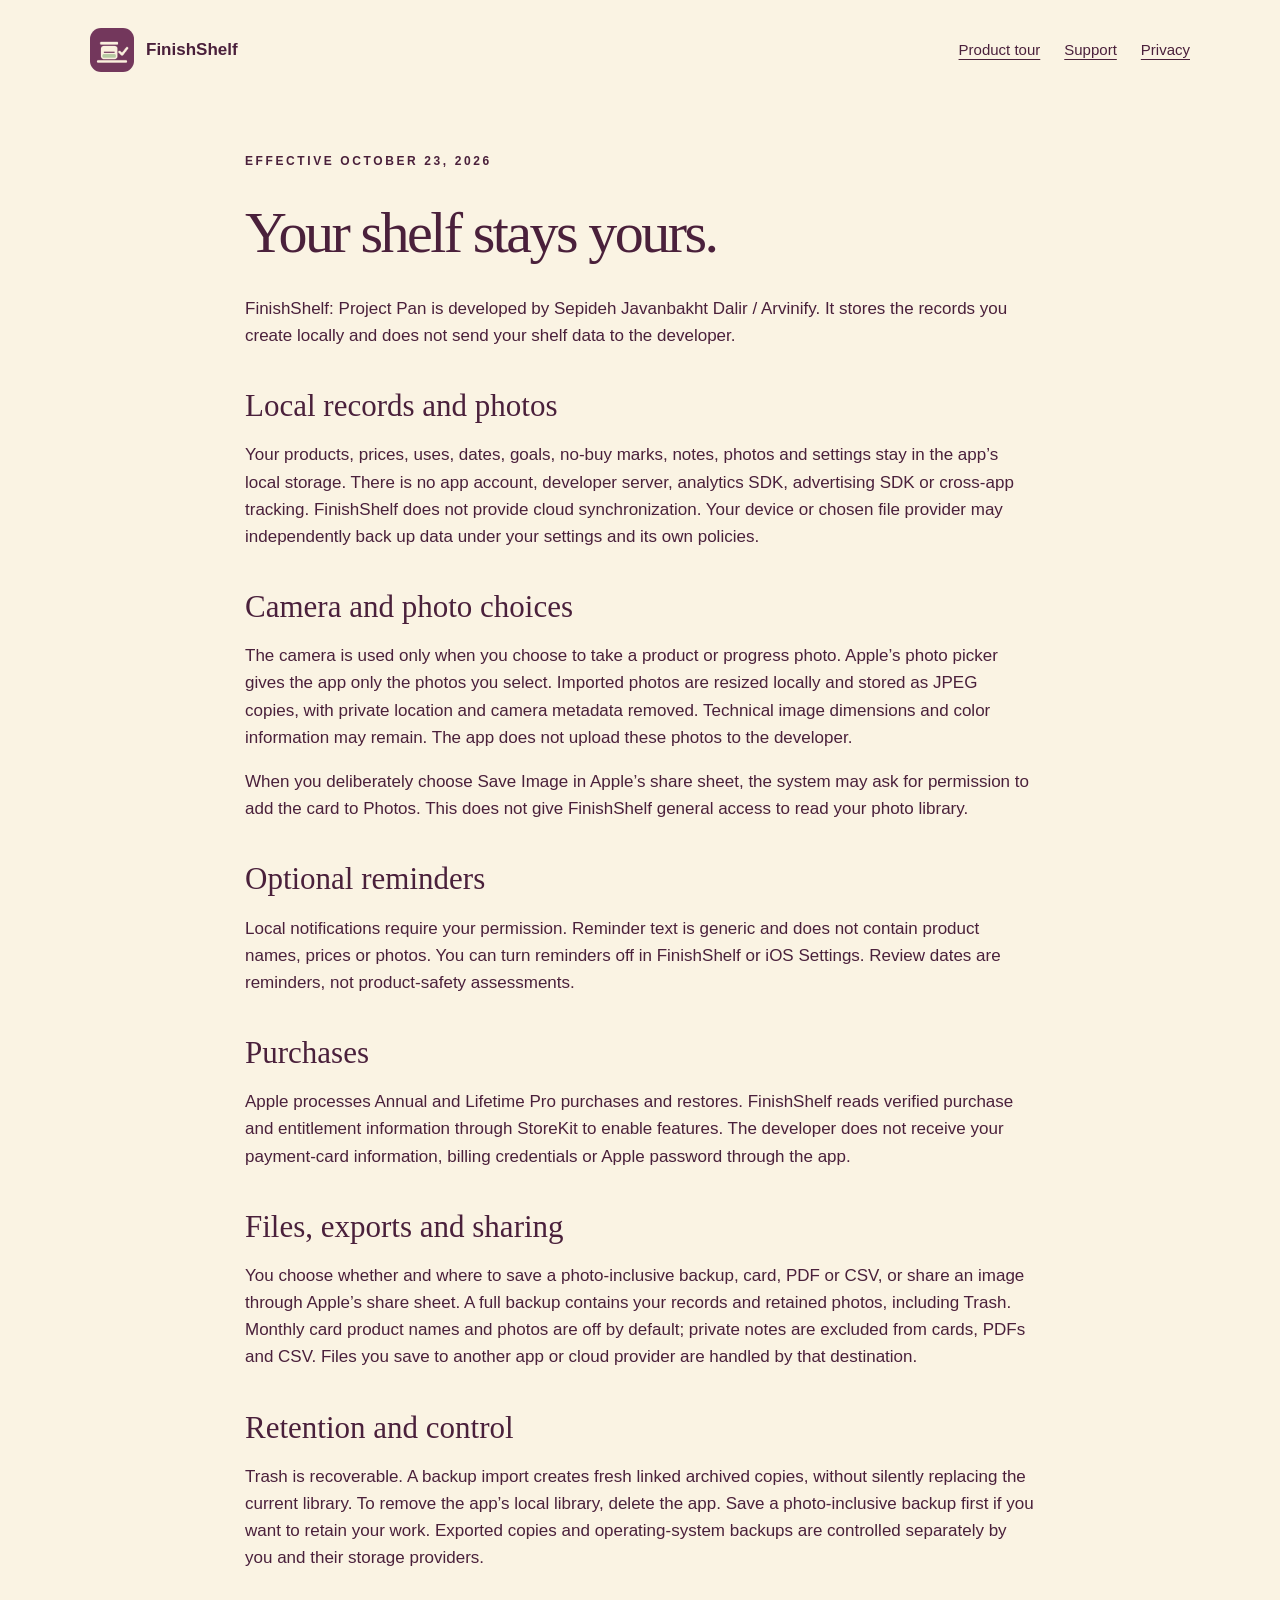
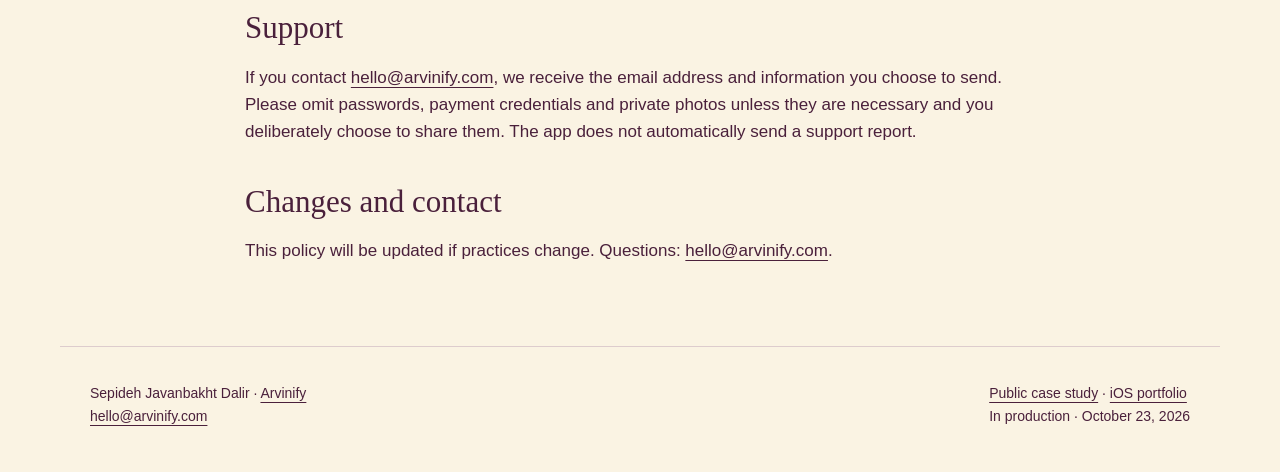
==== privacy.html @ 037db369 "Publish original FinishShelf product tour, campaigns, support and privacy" ====
<!doctype html><html lang="en"><head><meta charset="utf-8"><meta name="viewport" content="width=device-width,initial-scale=1"><meta name="description" content="How FinishShelf keeps beauty records local, handles chosen photos, Apple purchases and exports."><meta name="theme-color" content="#faf3e3"><title>Privacy · FinishShelf</title><link rel="icon" href="assets/app-icon.png"><link rel="stylesheet" href="styles.css"></head><body><a class="skip" href="#main">Skip to content</a><header><a class="brand" href="./"><img src="assets/app-icon.png" alt="" width="44" height="44">FinishShelf</a><nav aria-label="Main"><a href="./#workflow">Product tour</a><a href="support.html">Support</a><a href="privacy.html">Privacy</a></nav></header><main id="main" class="legal"><p class="eyebrow">Effective October 23, 2026</p><h1>Your shelf stays yours.</h1><p>FinishShelf: Project Pan is developed by Sepideh Javanbakht Dalir / Arvinify. It stores the records you create locally and does not send your shelf data to the developer.</p><h2>Local records and photos</h2><p>Your products, prices, uses, dates, goals, no-buy marks, notes, photos and settings stay in the app’s local storage. There is no app account, developer server, analytics SDK, advertising SDK or cross-app tracking. FinishShelf does not provide cloud synchronization. Your device or chosen file provider may independently back up data under your settings and its own policies.</p><h2>Camera and photo choices</h2><p>The camera is used only when you choose to take a product or progress photo. Apple’s photo picker gives the app only the photos you select. Imported photos are resized locally and stored as JPEG copies, with private location and camera metadata removed. Technical image dimensions and color information may remain. The app does not upload these photos to the developer.</p><p>When you deliberately choose Save Image in Apple’s share sheet, the system may ask for permission to add the card to Photos. This does not give FinishShelf general access to read your photo library.</p><h2>Optional reminders</h2><p>Local notifications require your permission. Reminder text is generic and does not contain product names, prices or photos. You can turn reminders off in FinishShelf or iOS Settings. Review dates are reminders, not product-safety assessments.</p><h2>Purchases</h2><p>Apple processes Annual and Lifetime Pro purchases and restores. FinishShelf reads verified purchase and entitlement information through StoreKit to enable features. The developer does not receive your payment-card information, billing credentials or Apple password through the app.</p><h2>Files, exports and sharing</h2><p>You choose whether and where to save a photo-inclusive backup, card, PDF or CSV, or share an image through Apple’s share sheet. A full backup contains your records and retained photos, including Trash. Monthly card product names and photos are off by default; private notes are excluded from cards, PDFs and CSV. Files you save to another app or cloud provider are handled by that destination.</p><h2>Retention and control</h2><p>Trash is recoverable. A backup import creates fresh linked archived copies, without silently replacing the current library. To remove the app’s local library, delete the app. Save a photo-inclusive backup first if you want to retain your work. Exported copies and operating-system backups are controlled separately by you and their storage providers.</p><h2>Support</h2><p>If you contact <a href="mailto:hello@arvinify.com">hello@arvinify.com</a>, we receive the email address and information you choose to send. Please omit passwords, payment credentials and private photos unless they are necessary and you deliberately choose to share them. The app does not automatically send a support report.</p><h2>Changes and contact</h2><p>This policy will be updated if practices change. Questions: <a href="mailto:hello@arvinify.com">hello@arvinify.com</a>.</p></main><footer><p>Sepideh Javanbakht Dalir · <a href="https://www.arvinify.com">Arvinify</a><br><a href="mailto:hello@arvinify.com">hello@arvinify.com</a></p><p><a href="https://github.com/sepidehdalir/finishshelf">Public case study</a> · <a href="https://github.com/sepidehdalir/ios-app-portfolio">iOS portfolio</a><br>In production · October 23, 2026</p></footer></body></html>
---- styles.css ----
@charset "UTF-8";:root{--paper:#faf3e3;--ink:#4a203b;--berry:#7d335e;--sage:#d3dfc4;--line:#ddcccd;--white:#fffdf8}*{box-sizing:border-box}html{scroll-behavior:smooth}body{margin:0;background:var(--paper);color:var(--ink);font:17px/1.6 -apple-system,BlinkMacSystemFont,"Segoe UI",sans-serif}a{color:inherit;text-underline-offset:4px}a:hover{color:var(--berry)}a:focus-visible{outline:3px solid var(--berry);outline-offset:6px}.skip{position:absolute;top:-80px;left:20px;background:white;padding:10px;z-index:9}.skip:focus{top:10px}header,main,footer{max-width:1160px;margin:auto;padding:28px 30px}header{display:flex;justify-content:space-between;align-items:center;gap:20px;flex-wrap:wrap}.brand{display:flex;align-items:center;gap:12px;font-weight:650;text-decoration:none}.brand img{width:44px;height:44px;border-radius:11px}nav{display:flex;gap:24px;flex-wrap:wrap;font-size:15px}.hero{display:grid;grid-template-columns:1.2fr .8fr;gap:55px;align-items:center;padding:45px 0 90px}.eyebrow{font-size:12px;letter-spacing:2.6px;font-weight:700;text-transform:uppercase}.status{display:inline-block;border:1px solid var(--line);padding:7px 14px;border-radius:30px;font-size:13px}h1,h2,h3{font-family:Georgia,serif;font-weight:400;line-height:1.1}h1{font-size:clamp(48px,6.5vw,83px);letter-spacing:-2.5px;margin:30px 0}h2{font-size:clamp(34px,4.2vw,54px);margin:18px 0 30px}h3{font-size:28px;margin:10px 0 18px}p{max-width:720px}.lede{font-size:21px;max-width:550px}.button{display:inline-block;background:var(--berry);color:#fffdf8;text-decoration:none;border-radius:30px;padding:13px 23px;margin:18px 12px 5px 0;font-weight:600}.button:hover{color:white;background:var(--ink)}.hero-visual{padding:38px 32px 0;border-radius:180px 180px 32px 32px;background:var(--sage);display:flex;justify-content:center;max-height:690px;overflow:hidden}.hero-visual img{width:100%;max-width:292px;display:block;object-fit:contain;align-self:flex-start;border:8px solid #33272e;border-radius:41px;box-shadow:0 18px 35px #43213922}.note{font-size:13px;line-height:1.6;color:#765568}.section{padding:64px 0;border-top:1px solid var(--line);scroll-margin-top:20px}.three{display:grid;grid-template-columns:repeat(3,1fr);gap:30px}.step{font-size:13px;letter-spacing:2px;color:var(--berry)}.result{background:var(--sage);border-radius:30px;padding:45px;display:grid;grid-template-columns:1fr 1fr;gap:45px;align-items:center}.result img{width:100%;max-width:400px;transform:rotate(-3deg);box-shadow:0 15px 30px #43213922}.gallery{display:grid;grid-template-columns:repeat(5,minmax(0,1fr));gap:17px;margin:30px 0}.gallery a{display:block}.gallery img{display:block;width:100%;height:auto;border-radius:12px}.gallery a:hover{transform:translateY(-3px)}.gallery figcaption{font-size:13px;line-height:1.45;margin-top:12px}.gallery figure{margin:0}.split{display:grid;grid-template-columns:1fr 1fr;gap:45px}.card{padding:30px;background:var(--white);border-radius:24px}.card ul{padding-left:20px}.card li{margin:10px 0}.legal{max-width:850px;margin:auto;padding-top:40px;padding-bottom:65px}.legal h1{font-size:58px}.legal h2{font-size:31px;margin:40px 0 18px}.legal h3{font-size:26px;margin-top:28px}.legal p,.legal li{max-width:800px}.faq{padding:25px 0;border-bottom:1px solid var(--line)}.faq h2{font-size:30px;margin:0 0 16px}footer{border-top:1px solid var(--line);font-size:14px;display:flex;gap:20px;justify-content:space-between;flex-wrap:wrap;padding-top:35px;padding-bottom:45px}footer p{margin:0}img{max-width:100%;height:auto}@media(max-width:760px){header,main,footer{padding-left:22px;padding-right:22px}header{gap:18px}nav{gap:18px}.hero{grid-template-columns:1fr;gap:30px;padding:24px 0 60px}.hero-visual{max-height:600px;max-width:420px;margin:auto;padding:25px 28px 0}.three,.split,.result{grid-template-columns:1fr}.three{gap:22px}.result{padding:30px;gap:35px}.result img{max-width:360px;margin:auto}.gallery{display:flex;overflow:auto;gap:16px;padding:0 4px 20px;scroll-snap-type:x mandatory}.gallery figure{flex:0 0 210px;scroll-snap-align:start}.section{padding:44px 0}.legal h1{font-size:45px}.lede{font-size:20px}}@media(prefers-reduced-motion:reduce){html{scroll-behavior:auto}.gallery a:hover{transform:none}}
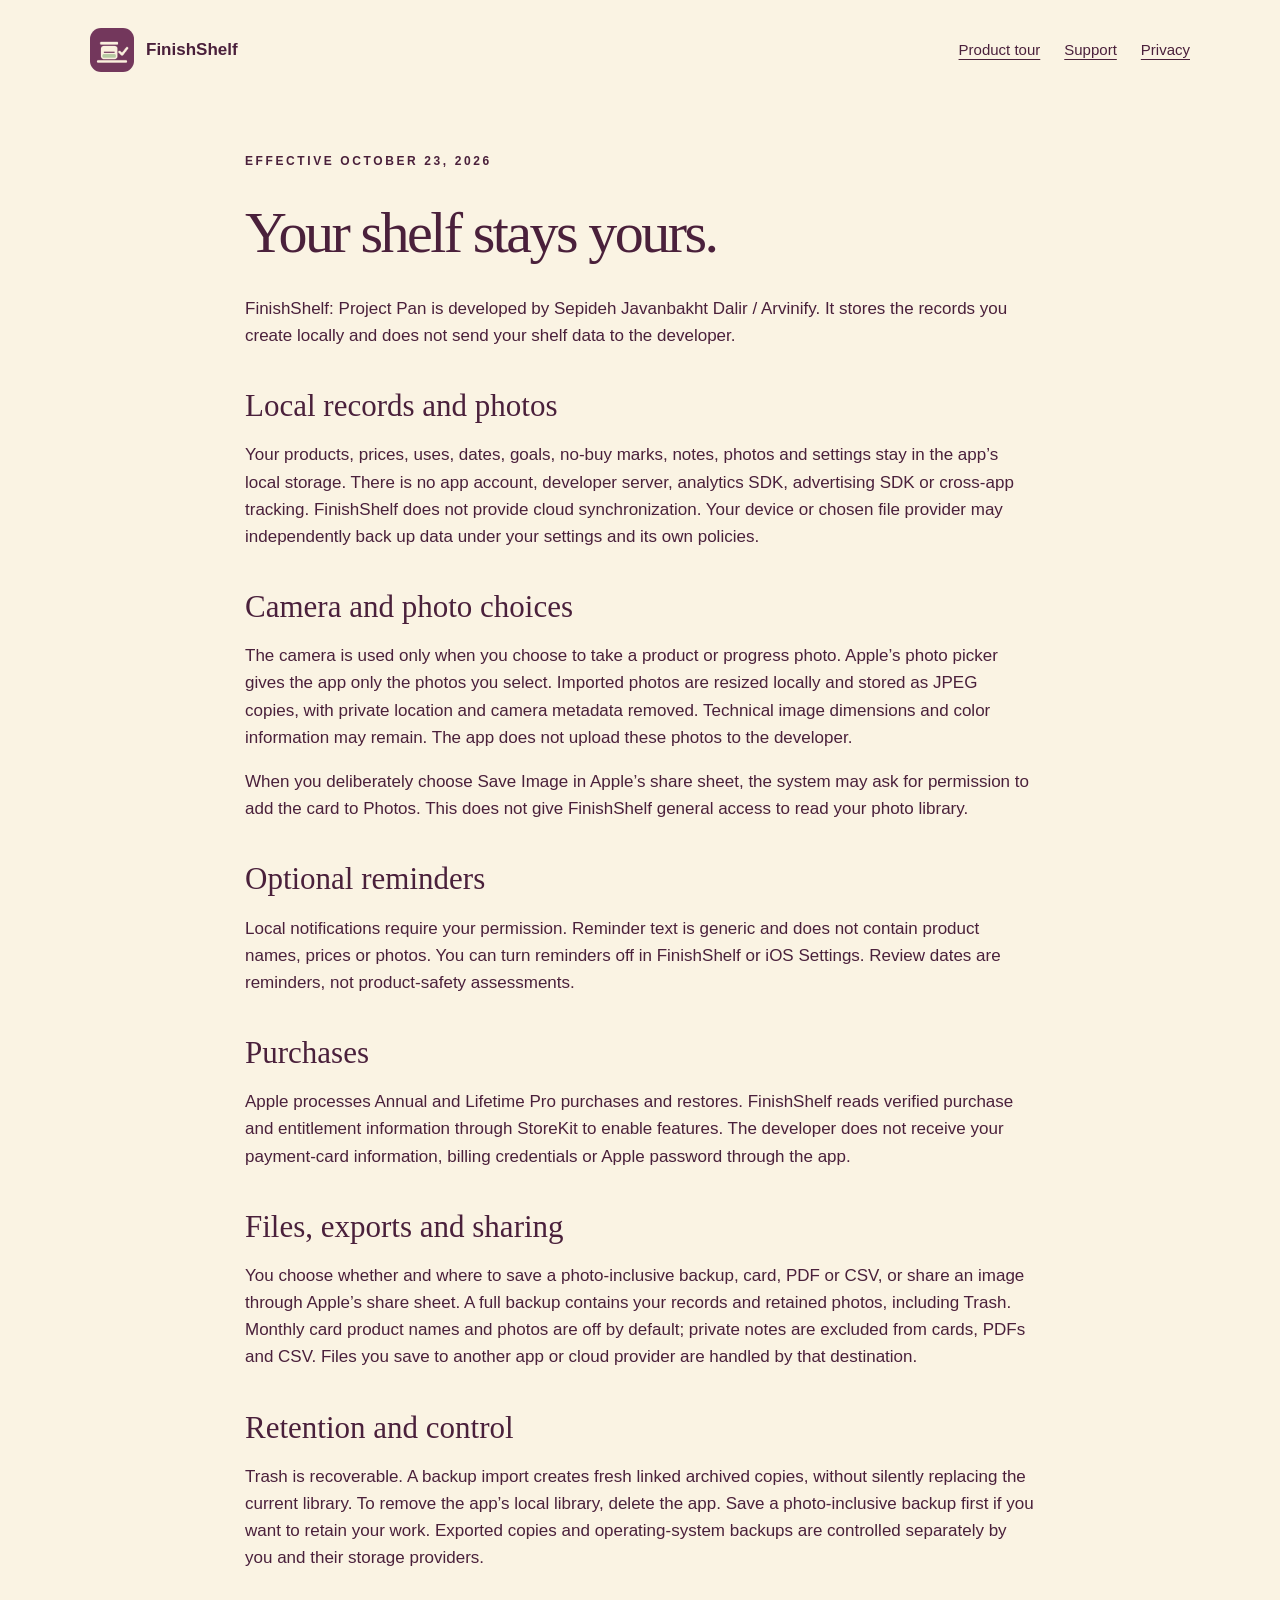
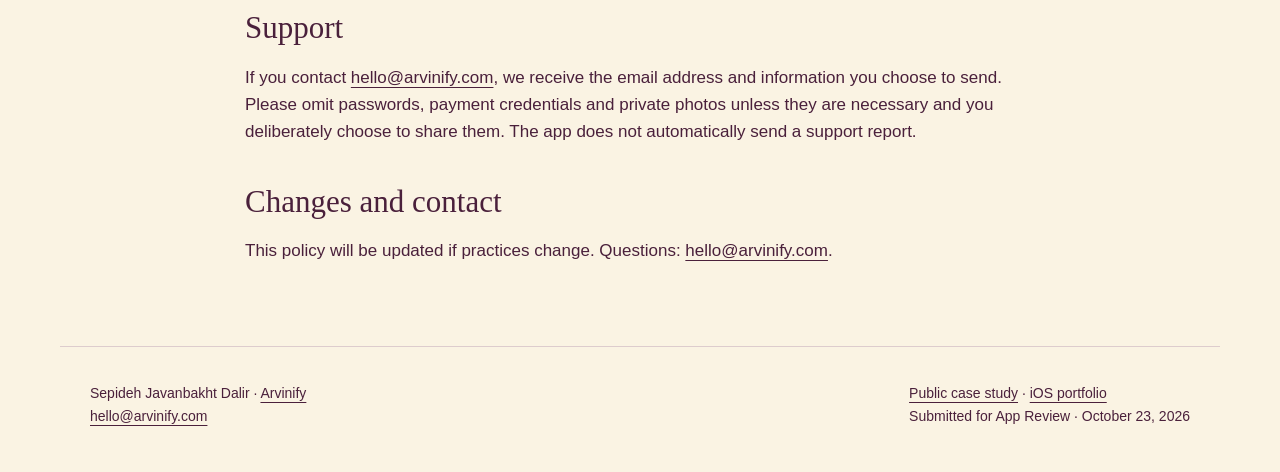
==== commit 16d9362d: "Record FinishShelf four-item App Review submission" ====
--- a/privacy.html
+++ b/privacy.html
@@ -1 +1 @@
-<!doctype html><html lang="en"><head><meta charset="utf-8"><meta name="viewport" content="width=device-width,initial-scale=1"><meta name="description" content="How FinishShelf keeps beauty records local, handles chosen photos, Apple purchases and exports."><meta name="theme-color" content="#faf3e3"><title>Privacy · FinishShelf</title><link rel="icon" href="assets/app-icon.png"><link rel="stylesheet" href="styles.css"></head><body><a class="skip" href="#main">Skip to content</a><header><a class="brand" href="./"><img src="assets/app-icon.png" alt="" width="44" height="44">FinishShelf</a><nav aria-label="Main"><a href="./#workflow">Product tour</a><a href="support.html">Support</a><a href="privacy.html">Privacy</a></nav></header><main id="main" class="legal"><p class="eyebrow">Effective October 23, 2026</p><h1>Your shelf stays yours.</h1><p>FinishShelf: Project Pan is developed by Sepideh Javanbakht Dalir / Arvinify. It stores the records you create locally and does not send your shelf data to the developer.</p><h2>Local records and photos</h2><p>Your products, prices, uses, dates, goals, no-buy marks, notes, photos and settings stay in the app’s local storage. There is no app account, developer server, analytics SDK, advertising SDK or cross-app tracking. FinishShelf does not provide cloud synchronization. Your device or chosen file provider may independently back up data under your settings and its own policies.</p><h2>Camera and photo choices</h2><p>The camera is used only when you choose to take a product or progress photo. Apple’s photo picker gives the app only the photos you select. Imported photos are resized locally and stored as JPEG copies, with private location and camera metadata removed. Technical image dimensions and color information may remain. The app does not upload these photos to the developer.</p><p>When you deliberately choose Save Image in Apple’s share sheet, the system may ask for permission to add the card to Photos. This does not give FinishShelf general access to read your photo library.</p><h2>Optional reminders</h2><p>Local notifications require your permission. Reminder text is generic and does not contain product names, prices or photos. You can turn reminders off in FinishShelf or iOS Settings. Review dates are reminders, not product-safety assessments.</p><h2>Purchases</h2><p>Apple processes Annual and Lifetime Pro purchases and restores. FinishShelf reads verified purchase and entitlement information through StoreKit to enable features. The developer does not receive your payment-card information, billing credentials or Apple password through the app.</p><h2>Files, exports and sharing</h2><p>You choose whether and where to save a photo-inclusive backup, card, PDF or CSV, or share an image through Apple’s share sheet. A full backup contains your records and retained photos, including Trash. Monthly card product names and photos are off by default; private notes are excluded from cards, PDFs and CSV. Files you save to another app or cloud provider are handled by that destination.</p><h2>Retention and control</h2><p>Trash is recoverable. A backup import creates fresh linked archived copies, without silently replacing the current library. To remove the app’s local library, delete the app. Save a photo-inclusive backup first if you want to retain your work. Exported copies and operating-system backups are controlled separately by you and their storage providers.</p><h2>Support</h2><p>If you contact <a href="mailto:hello@arvinify.com">hello@arvinify.com</a>, we receive the email address and information you choose to send. Please omit passwords, payment credentials and private photos unless they are necessary and you deliberately choose to share them. The app does not automatically send a support report.</p><h2>Changes and contact</h2><p>This policy will be updated if practices change. Questions: <a href="mailto:hello@arvinify.com">hello@arvinify.com</a>.</p></main><footer><p>Sepideh Javanbakht Dalir · <a href="https://www.arvinify.com">Arvinify</a><br><a href="mailto:hello@arvinify.com">hello@arvinify.com</a></p><p><a href="https://github.com/sepidehdalir/finishshelf">Public case study</a> · <a href="https://github.com/sepidehdalir/ios-app-portfolio">iOS portfolio</a><br>In production · October 23, 2026</p></footer></body></html>+<!doctype html><html lang="en"><head><meta charset="utf-8"><meta name="viewport" content="width=device-width,initial-scale=1"><meta name="description" content="How FinishShelf keeps beauty records local, handles chosen photos, Apple purchases and exports."><meta name="theme-color" content="#faf3e3"><title>Privacy · FinishShelf</title><link rel="icon" href="assets/app-icon.png"><link rel="stylesheet" href="styles.css"></head><body><a class="skip" href="#main">Skip to content</a><header><a class="brand" href="./"><img src="assets/app-icon.png" alt="" width="44" height="44">FinishShelf</a><nav aria-label="Main"><a href="./#workflow">Product tour</a><a href="support.html">Support</a><a href="privacy.html">Privacy</a></nav></header><main id="main" class="legal"><p class="eyebrow">Effective October 23, 2026</p><h1>Your shelf stays yours.</h1><p>FinishShelf: Project Pan is developed by Sepideh Javanbakht Dalir / Arvinify. It stores the records you create locally and does not send your shelf data to the developer.</p><h2>Local records and photos</h2><p>Your products, prices, uses, dates, goals, no-buy marks, notes, photos and settings stay in the app’s local storage. There is no app account, developer server, analytics SDK, advertising SDK or cross-app tracking. FinishShelf does not provide cloud synchronization. Your device or chosen file provider may independently back up data under your settings and its own policies.</p><h2>Camera and photo choices</h2><p>The camera is used only when you choose to take a product or progress photo. Apple’s photo picker gives the app only the photos you select. Imported photos are resized locally and stored as JPEG copies, with private location and camera metadata removed. Technical image dimensions and color information may remain. The app does not upload these photos to the developer.</p><p>When you deliberately choose Save Image in Apple’s share sheet, the system may ask for permission to add the card to Photos. This does not give FinishShelf general access to read your photo library.</p><h2>Optional reminders</h2><p>Local notifications require your permission. Reminder text is generic and does not contain product names, prices or photos. You can turn reminders off in FinishShelf or iOS Settings. Review dates are reminders, not product-safety assessments.</p><h2>Purchases</h2><p>Apple processes Annual and Lifetime Pro purchases and restores. FinishShelf reads verified purchase and entitlement information through StoreKit to enable features. The developer does not receive your payment-card information, billing credentials or Apple password through the app.</p><h2>Files, exports and sharing</h2><p>You choose whether and where to save a photo-inclusive backup, card, PDF or CSV, or share an image through Apple’s share sheet. A full backup contains your records and retained photos, including Trash. Monthly card product names and photos are off by default; private notes are excluded from cards, PDFs and CSV. Files you save to another app or cloud provider are handled by that destination.</p><h2>Retention and control</h2><p>Trash is recoverable. A backup import creates fresh linked archived copies, without silently replacing the current library. To remove the app’s local library, delete the app. Save a photo-inclusive backup first if you want to retain your work. Exported copies and operating-system backups are controlled separately by you and their storage providers.</p><h2>Support</h2><p>If you contact <a href="mailto:hello@arvinify.com">hello@arvinify.com</a>, we receive the email address and information you choose to send. Please omit passwords, payment credentials and private photos unless they are necessary and you deliberately choose to share them. The app does not automatically send a support report.</p><h2>Changes and contact</h2><p>This policy will be updated if practices change. Questions: <a href="mailto:hello@arvinify.com">hello@arvinify.com</a>.</p></main><footer><p>Sepideh Javanbakht Dalir · <a href="https://www.arvinify.com">Arvinify</a><br><a href="mailto:hello@arvinify.com">hello@arvinify.com</a></p><p><a href="https://github.com/sepidehdalir/finishshelf">Public case study</a> · <a href="https://github.com/sepidehdalir/ios-app-portfolio">iOS portfolio</a><br>Submitted for App Review · October 23, 2026</p></footer></body></html>
